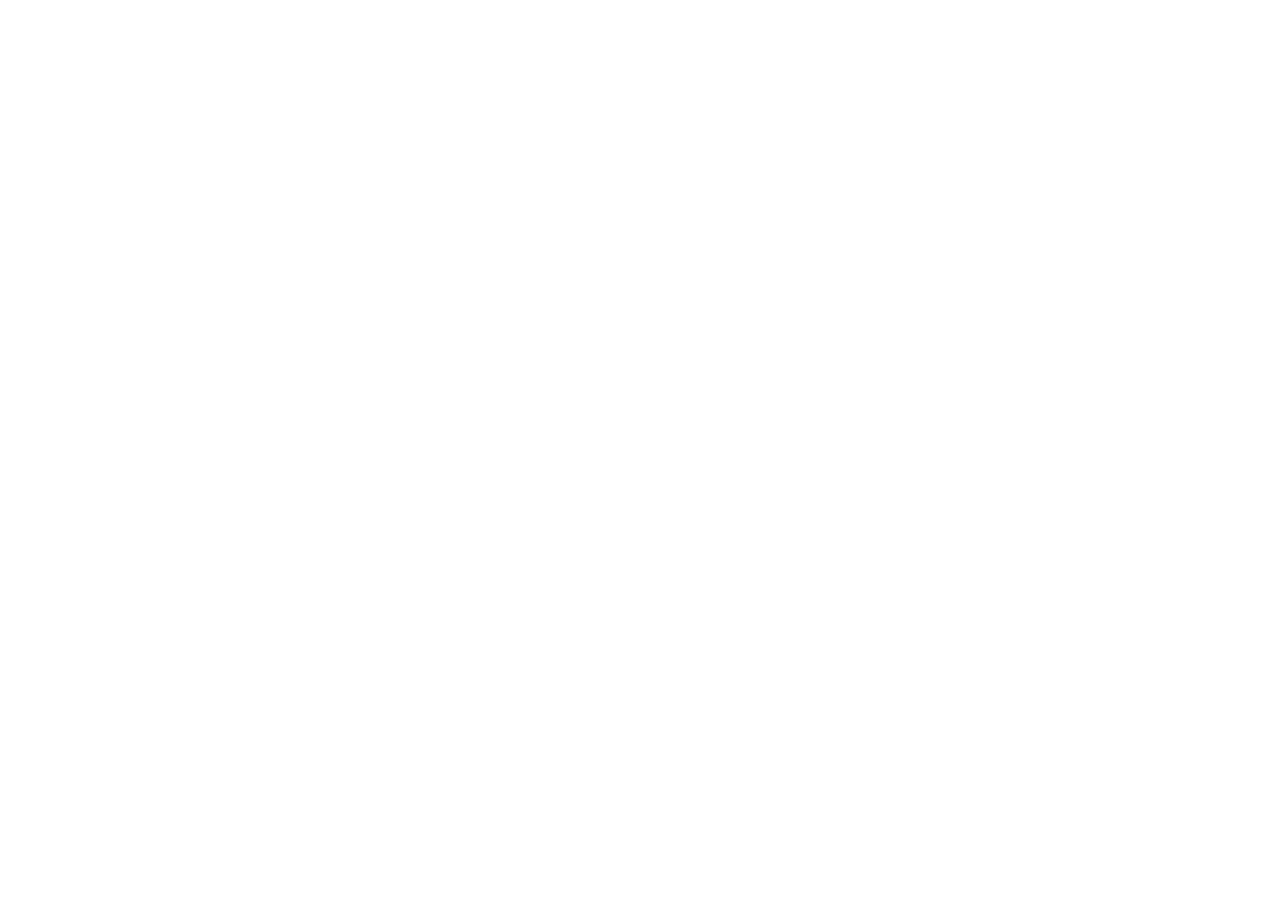
==== index.html @ d8b820a4 "Creating basic structure of project" ====
<!DOCTYPE html>
<html lang="en">
<head>
    <meta charset="UTF-8">

    <meta name="viewport" content="width=device-width, initial-scale=1"/>
    <meta
            name="description"
            content="Quantori Homework #3.1 by Maksim Mordvintsev. Responsive layout based on the Figma mockup."
    />

    <!--FAVICON-->
    <link rel="apple-touch-icon" sizes="180x180" href="/favicon/apple-touch-icon.png">
    <link rel="icon" type="image/png" sizes="32x32" href="/favicon/favicon-32x32.png">
    <link rel="icon" type="image/png" sizes="16x16" href="/favicon/favicon-16x16.png">
    <link rel="manifest" href="/favicon/site.webmanifest">
    <link rel="mask-icon" href="/favicon/safari-pinned-tab.svg" color="#5bbad5">
    <link rel="shortcut icon" href="/favicon/favicon.ico">
    <meta name="msapplication-TileColor" content="#ffc40d">
    <meta name="msapplication-config" content="/favicon/browserconfig.xml">
    <meta name="theme-color" content="#ffffff">

    <!--OG TAGS-->
    <meta property="og:url" content="https://mordvintsevmv.github.io/quantori_homework_3_1/">
    <meta property="og:title" content="Quantori Homework #3.1 by Maksim Mordvintsev">
    <meta property="og:image" content="https://mordvintsevmv.github.io/quantori_homework_3_1/og_image.png">
    <meta property="og:type" content="website"/>

    <meta name="twitter:card" content="summary_large_image">
    <meta property="twitter:domain" content="mordvintsevmv.github.io/quantori_homework_3_1">
    <meta property="twitter:url" content="https://mordvintsevmv.github.io/quantori_homework_3_1/">
    <meta name="twitter:title" content="Quantori Homework #3.1 by Maksim Mordvintsev">
    <meta name="twitter:image" content="https://mordvintsevmv.github.io/quantori_homework_3_1/og_image.png">

    <meta
            property="og:description"
            content="Responsive layout based on the Figma mockup."
    />
    <meta
            property="twitter:description"
            content="Responsive layout based on the Figma mockup."
    />

    <!--STYLES-->
    <link href="css/index.css" rel="stylesheet" type="text/css">
    <link href="css/null.css" rel="stylesheet" type="text/css">

    <title>Quantori Homework #3.1</title>
</head>
<body>

</body>
</html>
---- css/null.css ----
/*
Resetting all standard styles
*/

*,
*::before,
*::after {
    box-sizing: border-box;
}

ul[class],
ol[class] {
    padding: 0;
}

body,
h1,
h2,
h3,
h4,
p,
ul[class],
ol[class],
li,
figure,
figcaption,
blockquote,
dl,
dd {
    margin: 0;
}

body {
    min-height: 100vh;
    scroll-behavior: smooth;
    text-rendering: optimizeSpeed;
    line-height: 1.5;
}

ul[class],
ol[class] {
    list-style: none;
}

a:not([class]) {
    text-decoration-skip-ink: auto;
}

img {
    max-width: 100%;
    display: block;
}

article > * + * {
    margin-top: 1em;
}

input,
button,
textarea,
select {
    font: inherit;
}

@media (prefers-reduced-motion: reduce) {
    * {
        animation-duration: 0.01ms !important;
        animation-iteration-count: 1 !important;
        transition-duration: 0.01ms !important;
        scroll-behavior: auto !important;
    }
}
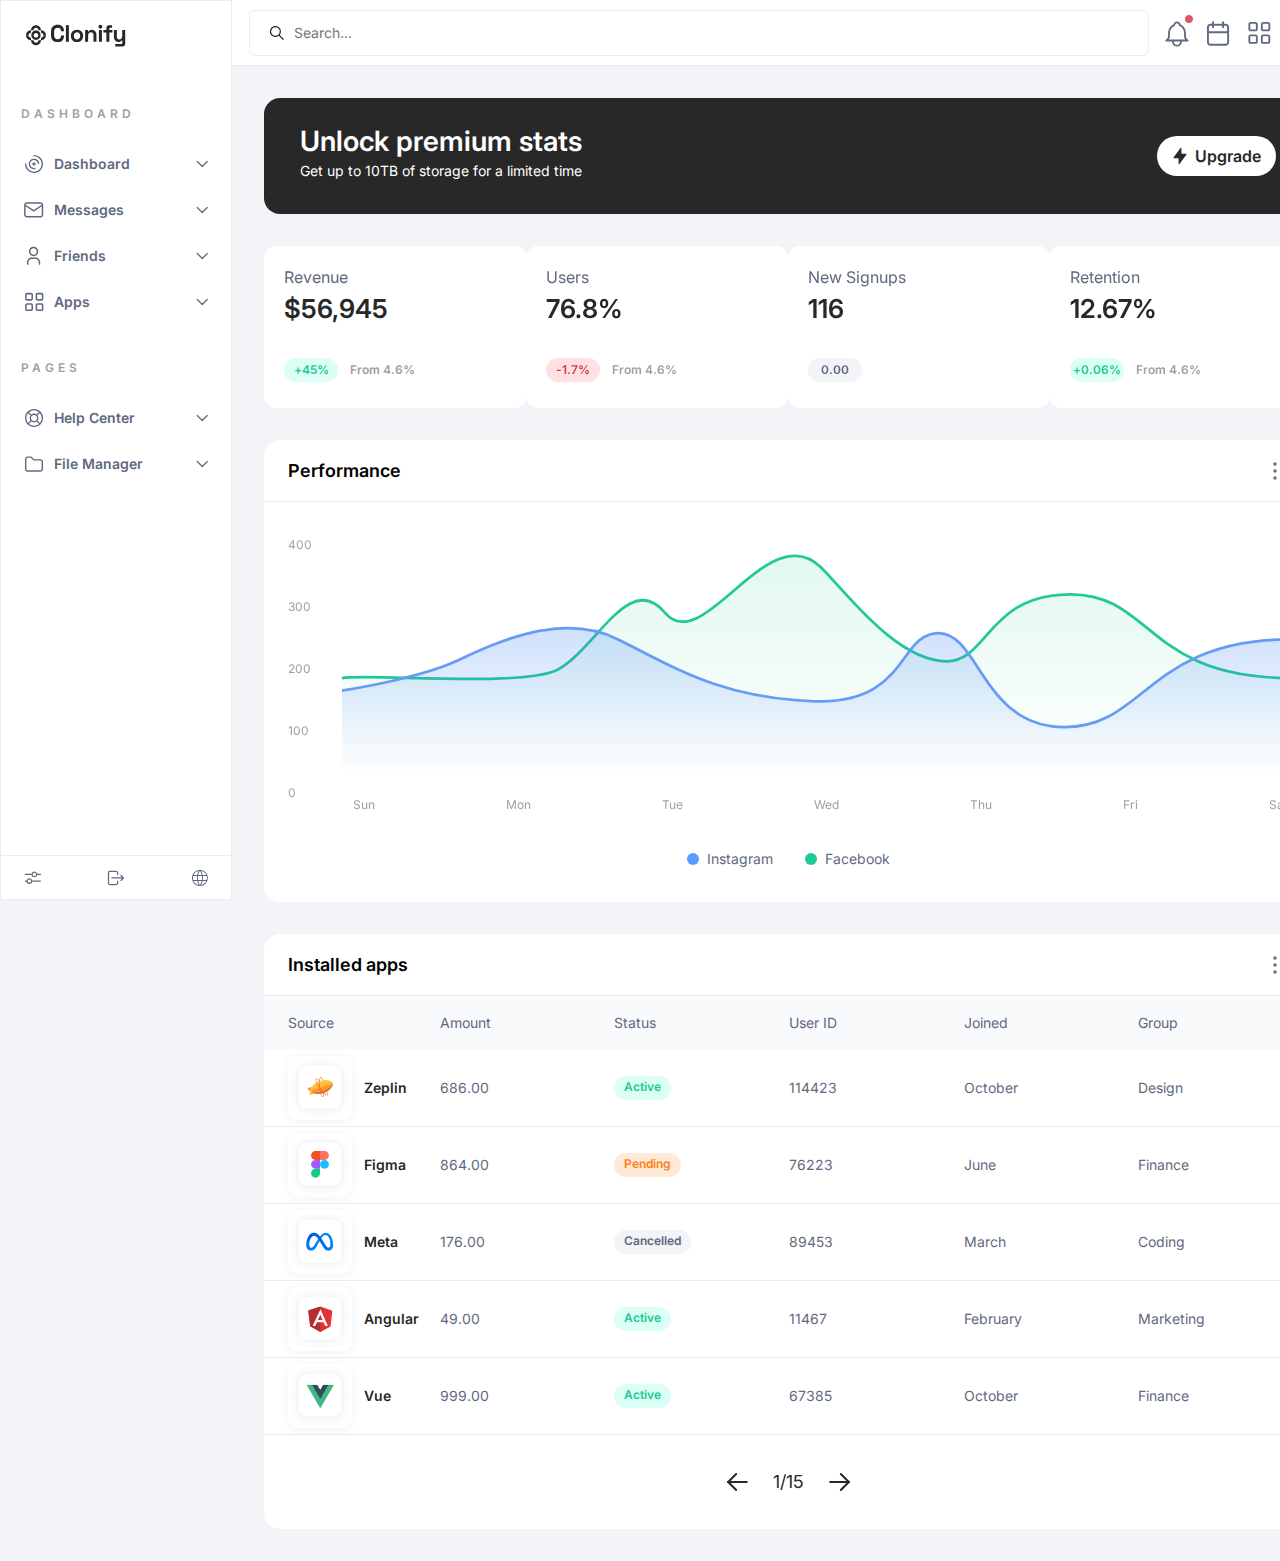
==== commit ca38662c: "Feature: Creating static page layout" ====
--- a/index.html
+++ b/index.html
@@ -44,10 +44,296 @@
     <!--STYLES-->
     <link href="css/index.css" rel="stylesheet" type="text/css">
     <link href="css/null.css" rel="stylesheet" type="text/css">
+    <link href="css/header.css" rel="stylesheet" type="text/css">
+    <link href="css/sidebar.css" rel="stylesheet" type="text/css">
+    <link href="css/banner.css" rel="stylesheet" type="text/css">
+    <link href="css/metrics.css" rel="stylesheet" type="text/css">
+    <link href="css/chart.css" rel="stylesheet" type="text/css">
+    <link href="css/data-table.css" rel="stylesheet" type="text/css">
+
+    <!--FONTS-->
+    <link rel="preconnect" href="https://fonts.googleapis.com">
+    <link rel="preconnect" href="https://fonts.gstatic.com" crossorigin>
+    <link href="https://fonts.googleapis.com/css2?family=Inter:wght@100;200;300;400;500;600;700;800;900&display=swap"
+          rel="stylesheet">
 
     <title>Quantori Homework #3.1</title>
 </head>
 <body>
 
+<div class="screen-wrapper">
+
+
+    <!--SIDEBAR-->
+    <div class="sidebar">
+
+        <div class="sidebar__brand clonify-brand">
+            <img class="clonify-brand__logo" src="img/clonify-logo.svg" alt="Clonify logo"/>
+            <img class="clonify-brand__name" src="img/clonify-name.svg" alt="Clonify">
+        </div>
+
+        <h4 class="sidebar__header">Dashboard</h4>
+
+        <nav class="sidebar__navigation navbar">
+
+            <div class="navbar__section navbar-section">
+                <img class="navbar-section__icon" src="img/dashboard-icon.svg" alt="dashboard icon"/>
+                <a class="navbar-section__title" href="#">Dashboard</a>
+                <img class="navbar-section__chevron" src="img/chevron.svg"/>
+            </div>
+
+            <div class="navbar__section navbar-section">
+                <img class="navbar-section__icon" src="img/messages-icon.svg" alt="messages icon"/>
+                <a class="navbar-section__title" href="#">Messages</a>
+                <img class="navbar-section__chevron" src="img/chevron.svg"/>
+            </div>
+
+            <div class="navbar__section navbar-section">
+                <img class="navbar-section__icon" src="img/friends-icon.svg" alt="friends icon"/>
+                <a class="navbar-section__title" href="#">Friends</a>
+                <img class="navbar-section__chevron" src="img/chevron.svg"/>
+            </div>
+
+            <div class="navbar__section navbar-section">
+                <img class="navbar-section__icon" src="img/apps-icon.svg" alt="apps icon"/>
+                <a class="navbar-section__title" href="#">Apps</a>
+                <img class="navbar-section__chevron" src="img/chevron.svg"/>
+            </div>
+
+        </nav>
+
+        <h4 class="sidebar__header">Pages</h4>
+
+        <nav class="sidebar__navigation navbar">
+
+            <div class="navbar__section navbar-section">
+                <img class="navbar-section__icon" src="img/help-icon.svg" alt="help icon"/>
+                <a class="navbar-section__title" href="#">Help Center</a>
+                <img class="navbar-section__chevron" src="img/chevron.svg"/>
+            </div>
+
+            <div class="navbar__section navbar-section">
+                <img class="navbar-section__icon" src="img/file-icon.svg" alt="file icon"/>
+                <a class="navbar-section__title" href="#">File Manager</a>
+                <img class="navbar-section__chevron" src="img/chevron.svg"/>
+            </div>
+
+        </nav>
+
+        <div class="sidebar__action-buttons action-buttons">
+            <img class="action-buttons__settings" src="img/settings-icon.svg" alt="settings"/>
+            <img class="action-buttons__logout" src="img/logout-icon.svg" alt="logout"/>
+            <img class="action-buttons__browse" src="img/globe-icon.svg" alt="browse"/>
+        </div>
+
+    </div>
+
+    <div class="content">
+
+        <!--HEADER-->
+        <header class="content__header header">
+            <input class="header__input-search" type="text" placeholder="Search..."/>
+            <div class="header__icon header__icon--notification"><img src="img/notifications-icon.svg"
+                                                                      alt="notifications"/></div>
+            <div class="header__icon"><img src="img/calendar-icon.svg" alt="calendar"/></div>
+            <div class="header__icon"><img src="img/apps-icon.svg" alt="apps"/></div>
+            <div class="header__avatar avatar avatar--online"><img src="img/avatar.png" alt="avatar"></div>
+        </header>
+
+        <!--BANNER-->
+        <div class="content__block banner">
+
+            <div class="banner__text ">
+                <h3 class="banner__text-title">Unlock premium stats</h3>
+                <p class="banner__text-description">Get up to 10TB of storage for a limited time</p>
+            </div>
+
+            <div class="banner__button upgrade-button">
+                <img class="upgrade-button__bolt" src="img/bolt-icon.svg" alt="bolt logo"/>
+                <p class="upgrade-button__text">Upgrade</p>
+            </div>
+
+        </div>
+
+        <!--METRICS-->
+        <div class="content__block metrics">
+
+            <div class="metrics__card card">
+                <div class="card__title">Revenue</div>
+                <div class="card__amount">$56,945</div>
+                <div class="card__percent card__percent--positive">+45%</div>
+                <div class="card__info">From 4.6%</div>
+            </div>
+
+            <div class="metrics__card card">
+                <div class="card__title">Users</div>
+                <div class="card__amount">76.8%</div>
+                <div class="card__percent card__percent--negative">-1.7%</div>
+                <div class="card__info">From 4.6%</div>
+            </div>
+
+            <div class="metrics__card card">
+                <div class="card__title">New Signups</div>
+                <div class="card__amount">116</div>
+                <div class="card__percent ">0.00</div>
+                <div class="card__info"></div>
+            </div>
+
+            <div class="metrics__card card">
+                <div class="card__title">Retention</div>
+                <div class="card__amount">12.67%</div>
+                <div class="card__percent card__percent--positive">+0.06%</div>
+                <div class="card__info">From 4.6%</div>
+            </div>
+        </div>
+
+        <div class="content__block chart">
+
+            <div class="content__block-top">
+                <div class="content__block-title">Performance</div>
+                <img class="content__block-properties" src="img/dots-vertical-icon.svg" alt="properties"/>
+            </div>
+
+            <div class="content__block-main">
+
+                <div class="chart__wrapper">
+                    <div class="chart__rows">
+                        <p class="chart__rows-item">400</p>
+                        <p class="chart__rows-item">300</p>
+                        <p class="chart__rows-item">200</p>
+                        <p class="chart__rows-item">100</p>
+                        <p class="chart__rows-item">0</p>
+                    </div>
+
+                    <img class="chart__graphic" src="img/chart.svg" alt="chart"/>
+
+                    <div class="chart__columns">
+                        <p class="chart__columns-item">Sun</p>
+                        <p class="chart__columns-item">Mon</p>
+                        <p class="chart__columns-item">Tue</p>
+                        <p class="chart__columns-item">Wed</p>
+                        <p class="chart__columns-item">Thu</p>
+                        <p class="chart__columns-item">Fri</p>
+                        <p class="chart__columns-item">Sat</p>
+                    </div>
+                </div>
+
+                <div class="chart__defs">
+                    <div class="chart__defs-item">
+                        <div class="chart__defs-color chart__defs-color--blue"></div>
+                        <div class="chart__defs-name">Instagram</div>
+                    </div>
+
+                    <div class="chart__defs-item">
+                        <div class="chart__defs-color chart__defs-color--green"></div>
+                        <div class="chart__defs-name">Facebook</div>
+                    </div>
+
+                </div>
+            </div>
+
+        </div>
+
+        <div class="content__block data-table">
+
+            <div class="content__block-top">
+                <div class="content__block-title">Installed apps</div>
+                <img class="content__block-properties" src="img/dots-vertical-icon.svg" alt="properties"/>
+            </div>
+
+            <table class="data-table__apps apps-table">
+                <tr class="apps-table__header">
+                    <th>Source</th>
+                    <th>Amount</th>
+                    <th>Status</th>
+                    <th>User ID</th>
+                    <th>Joined</th>
+                    <th>Group</th>
+                </tr>
+
+                <tr class="apps-table__row">
+                    <td class="apps-table__source">
+                        <img class="apps-table__source-image" src="img/zeplin-logo.svg"/>
+                        <p class="apps-table__source-name">Zeplin</p>
+                    </td>
+                    <td>686.00</td>
+                    <td>
+                        <p class="apps-table__status apps-table__status--active">Active</p>
+                    </td>
+                    <td>114423</td>
+                    <td>October</td>
+                    <td>Design</td>
+                </tr>
+
+                <tr class="apps-table__row">
+                    <td class="apps-table__source">
+                        <img class="apps-table__source-image" src="img/figma-logo.svg"/>
+                        <p class="apps-table__source-name">Figma</p>
+                    </td>
+                    <td>864.00</td>
+                    <td>
+                        <p class="apps-table__status apps-table__status--pending">Pending</p>
+                    </td>
+                    <td>76223</td>
+                    <td>June</td>
+                    <td>Finance</td>
+                </tr>
+
+                <tr class="apps-table__row">
+                    <td class="apps-table__source">
+                        <img class="apps-table__source-image" src="img/meta-logo.svg"/>
+                        <p class="apps-table__source-name">Meta</p>
+                    </td>
+                    <td>176.00</td>
+                    <td>
+                        <p class="apps-table__status">Cancelled</p>
+                    </td>
+                    <td>89453</td>
+                    <td>March</td>
+                    <td>Coding</td>
+                </tr>
+
+                <tr class="apps-table__row">
+                    <td class="apps-table__source">
+                        <img class="apps-table__source-image" src="img/angular-logo.svg"/>
+                        <p class="apps-table__source-name">Angular</p>
+                    </td>
+                    <td>49.00</td>
+                    <td>
+                        <p class="apps-table__status apps-table__status--active">Active</p>
+                    </td>
+                    <td>11467</td>
+                    <td>February</td>
+                    <td>Marketing</td>
+                </tr>
+
+                <tr class="apps-table__row">
+                    <td class="apps-table__source">
+                        <img class="apps-table__source-image" src="img/vue-logo.svg"/>
+                        <p class="apps-table__source-name">Vue</p>
+                    </td>
+                    <td>999.00</td>
+                    <td>
+                        <p class="apps-table__status apps-table__status--active">Active</p>
+                    </td>
+                    <td>67385</td>
+                    <td>October</td>
+                    <td>Finance</td>
+                </tr>
+
+            </table>
+
+            <div class="data-table__navigation">
+                <img class="data-table__navigation-previous" src="img/arrow-icon.svg" alt="previous page"/>
+                <p class="data-table__navigation-text">1/15</p>
+                <img class="data-table__navigation-next" src="img/arrow-icon.svg" alt="next page"/>
+            </div>
+
+        </div>
+
+    </div>
+
+</div>
+
 </body>
 </html>--- a/css/index.css
+++ b/css/index.css
@@ -0,0 +1,54 @@
+body {
+  font-family: "Inter", sans-serif;
+}
+
+:root {
+  --active-filter: brightness(0) invert(0) invert(9%) sepia(0%) saturate(584%) hue-rotate(230deg) brightness(103%) contrast(84%);
+}
+
+.screen-wrapper {
+  display: grid;
+  grid-template-columns: 232px 1fr;
+  width: 100vw;
+  background: #F2F4F7;
+  font-style: normal;
+  font-weight: 400;
+  font-size: 14px;
+  line-height: 22px;
+}
+
+.content__block {
+  margin: 32px;
+  border-radius: 16px;
+}
+.content__block-top {
+  display: flex;
+  flex-direction: row;
+  justify-content: space-between;
+  align-items: center;
+  height: 62px;
+  border-bottom: 1px solid #EAECF0;
+}
+.content__block-title {
+  font-weight: 600;
+  font-size: 18px;
+  margin-left: 24px;
+}
+.content__block-properties {
+  margin-right: 35px;
+  cursor: pointer;
+}
+.content__block-properties:hover {
+  filter: var(--active-filter);
+}
+.content__block-main {
+  padding: 32px 24px;
+  width: 100%;
+}
+
+a {
+  text-decoration: none;
+  color: #5F6980;
+}
+
+/*# sourceMappingURL=index.css.map */
--- a/css/header.css
+++ b/css/header.css
@@ -0,0 +1,63 @@
+.header {
+  display: flex;
+  align-items: center;
+  justify-content: space-evenly;
+  background: #FFFFFF;
+  height: 66px;
+  border-bottom: 1px solid #EAECF0;
+}
+.header__input-search {
+  height: 46px;
+  width: 900px;
+  background: url(../img/search-icon.svg) no-repeat 19px center;
+  padding-left: 44px;
+  border: #EAECF0 1px solid;
+  border-radius: 6px;
+}
+.header__icon {
+  position: relative;
+  cursor: pointer;
+  width: 24px;
+  height: 24px;
+}
+.header__icon img {
+  width: 24px;
+}
+.header__icon img:hover {
+  filter: var(--active-filter);
+  will-change: transform;
+}
+.header__icon--notification::after {
+  content: "";
+  position: absolute;
+  top: -7px;
+  right: -5px;
+  width: 10px;
+  height: 10px;
+  border: 1.5px solid #FFFFFF;
+  border-radius: 50%;
+  background: #E25563;
+}
+.header__avatar {
+  width: 40px;
+  height: 40px;
+  cursor: pointer;
+}
+
+.avatar {
+  position: relative;
+}
+
+.avatar--online::after {
+  content: "";
+  position: absolute;
+  bottom: 0px;
+  right: 0px;
+  width: 10px;
+  height: 10px;
+  border: 1.5px solid #FFFFFF;
+  border-radius: 50%;
+  background: #20C997;
+}
+
+/*# sourceMappingURL=header.css.map */
--- a/css/sidebar.css
+++ b/css/sidebar.css
@@ -0,0 +1,81 @@
+.sidebar {
+  flex-basis: 232px;
+  position: sticky;
+  top: 0;
+  width: 232px;
+  height: 100vh;
+  background: #FFFFFF;
+  border: 1px solid #EAECF0;
+}
+.sidebar__brand {
+  margin: 23px 0 56px 25px;
+}
+.sidebar__header {
+  font-size: 12px;
+  font-weight: 600;
+  letter-spacing: 4px;
+  text-transform: uppercase;
+  color: #9D9FA1;
+  margin: 32px 0 16px 20px;
+}
+.sidebar__action-buttons {
+  position: absolute;
+  bottom: 0;
+  padding: 0 23px;
+  width: inherit;
+  height: 44px;
+  border-top: 1px solid #EAECF0;
+}
+
+.clonify-brand {
+  display: flex;
+  gap: 5px;
+  align-items: center;
+}
+
+.navbar-section {
+  display: flex;
+  align-items: center;
+  justify-content: left;
+  min-height: 46px;
+  padding: 0 23px;
+  cursor: pointer;
+}
+.navbar-section__icon {
+  margin-right: 10px;
+  width: 20px;
+  height: 20px;
+}
+.navbar-section__icon--active {
+  filter: var(--active-filter);
+  will-change: transform;
+}
+.navbar-section__title {
+  font-weight: 600;
+  font-size: 14px;
+  line-height: 22px;
+}
+.navbar-section__title--active {
+  color: #282828;
+}
+.navbar-section__chevron {
+  margin-left: auto;
+}
+.navbar-section__chevron--active {
+  filter: var(--active-filter);
+  transform: rotate(180deg);
+  will-change: transform;
+}
+.navbar-section:hover {
+  filter: var(--active-filter);
+  will-change: transform;
+}
+
+.action-buttons {
+  display: flex;
+  flex-direction: row;
+  justify-content: space-between;
+  align-items: center;
+}
+
+/*# sourceMappingURL=sidebar.css.map */
--- a/css/banner.css
+++ b/css/banner.css
@@ -0,0 +1,59 @@
+.banner {
+  display: flex;
+  flex-direction: row;
+  align-items: center;
+  justify-content: space-between;
+  background: #282828;
+  padding: 32px 36px;
+  color: #FFFFFF;
+  margin-bottom: 32px;
+}
+.banner__text-title {
+  margin-bottom: 8px;
+  font-weight: 600;
+  font-size: 28px;
+}
+.banner__text-description {
+  font-weight: 400;
+  font-size: 14px;
+}
+
+.upgrade-button {
+  display: flex;
+  align-items: center;
+  justify-content: center;
+  gap: 8px;
+  width: 119px;
+  height: 40px;
+  border-radius: 39px;
+  background: #FFFFFF;
+  cursor: pointer;
+  transition: 0.3s;
+}
+.upgrade-button__text {
+  color: #282828;
+  font-weight: 600;
+  font-size: 16px;
+}
+.upgrade-button:hover {
+  filter: invert(100%);
+}
+
+@media screen and (max-width: 600px) {
+  .banner {
+    display: flex;
+    flex-direction: column;
+    align-items: center;
+    justify-content: space-between;
+    padding: 32px 32px;
+  }
+  .banner__text-title {
+    font-size: 26px;
+    text-align: center;
+  }
+  .banner__text-description {
+    text-align: center;
+  }
+}
+
+/*# sourceMappingURL=banner.css.map */
--- a/css/metrics.css
+++ b/css/metrics.css
@@ -0,0 +1,56 @@
+.metrics {
+  display: flex;
+  flex-direction: row;
+  justify-content: space-between;
+  align-items: center;
+}
+
+.card {
+  position: relative;
+  padding: 20px;
+  background: #FFFFFF;
+  border-radius: 12px;
+  width: 262px;
+  height: 162px;
+}
+.card__title {
+  font-weight: 400;
+  font-size: 16px;
+  color: #5F6980;
+  margin-bottom: 10px;
+}
+.card__amount {
+  font-weight: 600;
+  font-size: 26px;
+  color: #282828;
+  margin-bottom: 38px;
+}
+.card__percent {
+  display: inline-flex;
+  justify-content: center;
+  align-items: center;
+  height: 24px;
+  width: 54px;
+  font-weight: 600;
+  font-size: 12px;
+  color: #5F6980;
+  background-color: #F2F4F7;
+  border-radius: 12px;
+}
+.card__percent--positive {
+  background-color: #DCFFF5;
+  color: #20C997;
+}
+.card__percent--negative {
+  background-color: #FFE0E3;
+  color: #DC3545;
+}
+.card__info {
+  display: inline;
+  margin-left: 8px;
+  font-weight: 600;
+  font-size: 12px;
+  color: #9D9FA1;
+}
+
+/*# sourceMappingURL=metrics.css.map */
--- a/css/chart.css
+++ b/css/chart.css
@@ -0,0 +1,65 @@
+.chart {
+  background: #FFFFFF;
+}
+.chart__wrapper {
+  position: relative;
+}
+.chart__rows {
+  display: flex;
+  flex-direction: column;
+  justify-content: space-between;
+  gap: 40px;
+  height: 260px;
+  width: 23px;
+  font-weight: 400;
+  font-size: 12px;
+  color: #9D9FA1;
+}
+.chart__columns {
+  display: flex;
+  flex-direction: row;
+  justify-content: space-between;
+  margin-left: 65px;
+  margin-bottom: 32px;
+  font-weight: 400;
+  font-size: 12px;
+  color: #9D9FA1;
+}
+.chart__graphic {
+  position: absolute;
+  top: 0;
+  left: 53px;
+  display: inline;
+  vertical-align: middle;
+  height: 260px;
+  width: 95%;
+}
+.chart__defs {
+  display: flex;
+  flex-direction: row;
+  justify-content: center;
+  align-items: center;
+  gap: 32px;
+  font-weight: 400;
+  font-size: 14px;
+  color: #5F6980;
+}
+.chart__defs-item {
+  display: flex;
+  align-items: center;
+  gap: 8px;
+}
+.chart__defs-color {
+  width: 12px;
+  height: 12px;
+  background-color: #9D9FA1;
+  border-radius: 50%;
+}
+.chart__defs-color--blue {
+  background: #5A9CFE;
+}
+.chart__defs-color--green {
+  background: #20C997;
+}
+
+/*# sourceMappingURL=chart.css.map */
--- a/css/data-table.css
+++ b/css/data-table.css
@@ -0,0 +1,92 @@
+.data-table {
+  background: #FFFFFF;
+  padding-bottom: 31px;
+}
+.data-table__navigation {
+  display: flex;
+  flex-direction: row;
+  justify-content: center;
+  align-items: center;
+  gap: 19px;
+}
+.data-table__navigation-previous {
+  rotate: 180deg;
+  cursor: pointer;
+}
+.data-table__navigation-previous:hover {
+  filter: invert(30%);
+}
+.data-table__navigation-text {
+  font-weight: 400;
+  font-size: 18px;
+  color: #282828;
+}
+.data-table__navigation-next {
+  cursor: pointer;
+}
+.data-table__navigation-next:hover {
+  filter: invert(30%);
+}
+
+.apps-table {
+  width: 100%;
+  border-collapse: collapse;
+  table-layout: fixed;
+  margin-bottom: 31px;
+}
+.apps-table td, .apps-table th {
+  font-weight: 400;
+  font-size: 14px;
+  color: #5F6980;
+  text-align: left;
+}
+.apps-table td {
+  height: 76px;
+}
+.apps-table td:first-child, .apps-table th:first-child {
+  padding-left: 24px;
+}
+.apps-table__header {
+  background-color: #F9FAFB;
+  height: 54px;
+}
+.apps-table__row {
+  border-bottom: 1px solid #EAECF0;
+}
+.apps-table__source {
+  display: flex;
+  flex-direction: row;
+  gap: 12px;
+  justify-content: left;
+  align-items: center;
+}
+.apps-table__source-name {
+  font-weight: 600;
+  font-size: 14px;
+  color: #282828;
+}
+.apps-table__source-image {
+  border-radius: 10px;
+  box-shadow: 0px 1px 10px 0px rgba(0, 0, 0, 0.0588235294);
+}
+.apps-table__status {
+  height: 24px;
+  width: fit-content;
+  padding: 0 10px;
+  background-color: #F2F4F7;
+  border-radius: 100px;
+  font-weight: 600;
+  font-size: 12px;
+  color: #5F6980;
+  text-align: center;
+}
+.apps-table__status--active {
+  background-color: #DCFFF5;
+  color: #20C997;
+}
+.apps-table__status--pending {
+  background-color: #FFEAD8;
+  color: #FD7E14;
+}
+
+/*# sourceMappingURL=data-table.css.map */
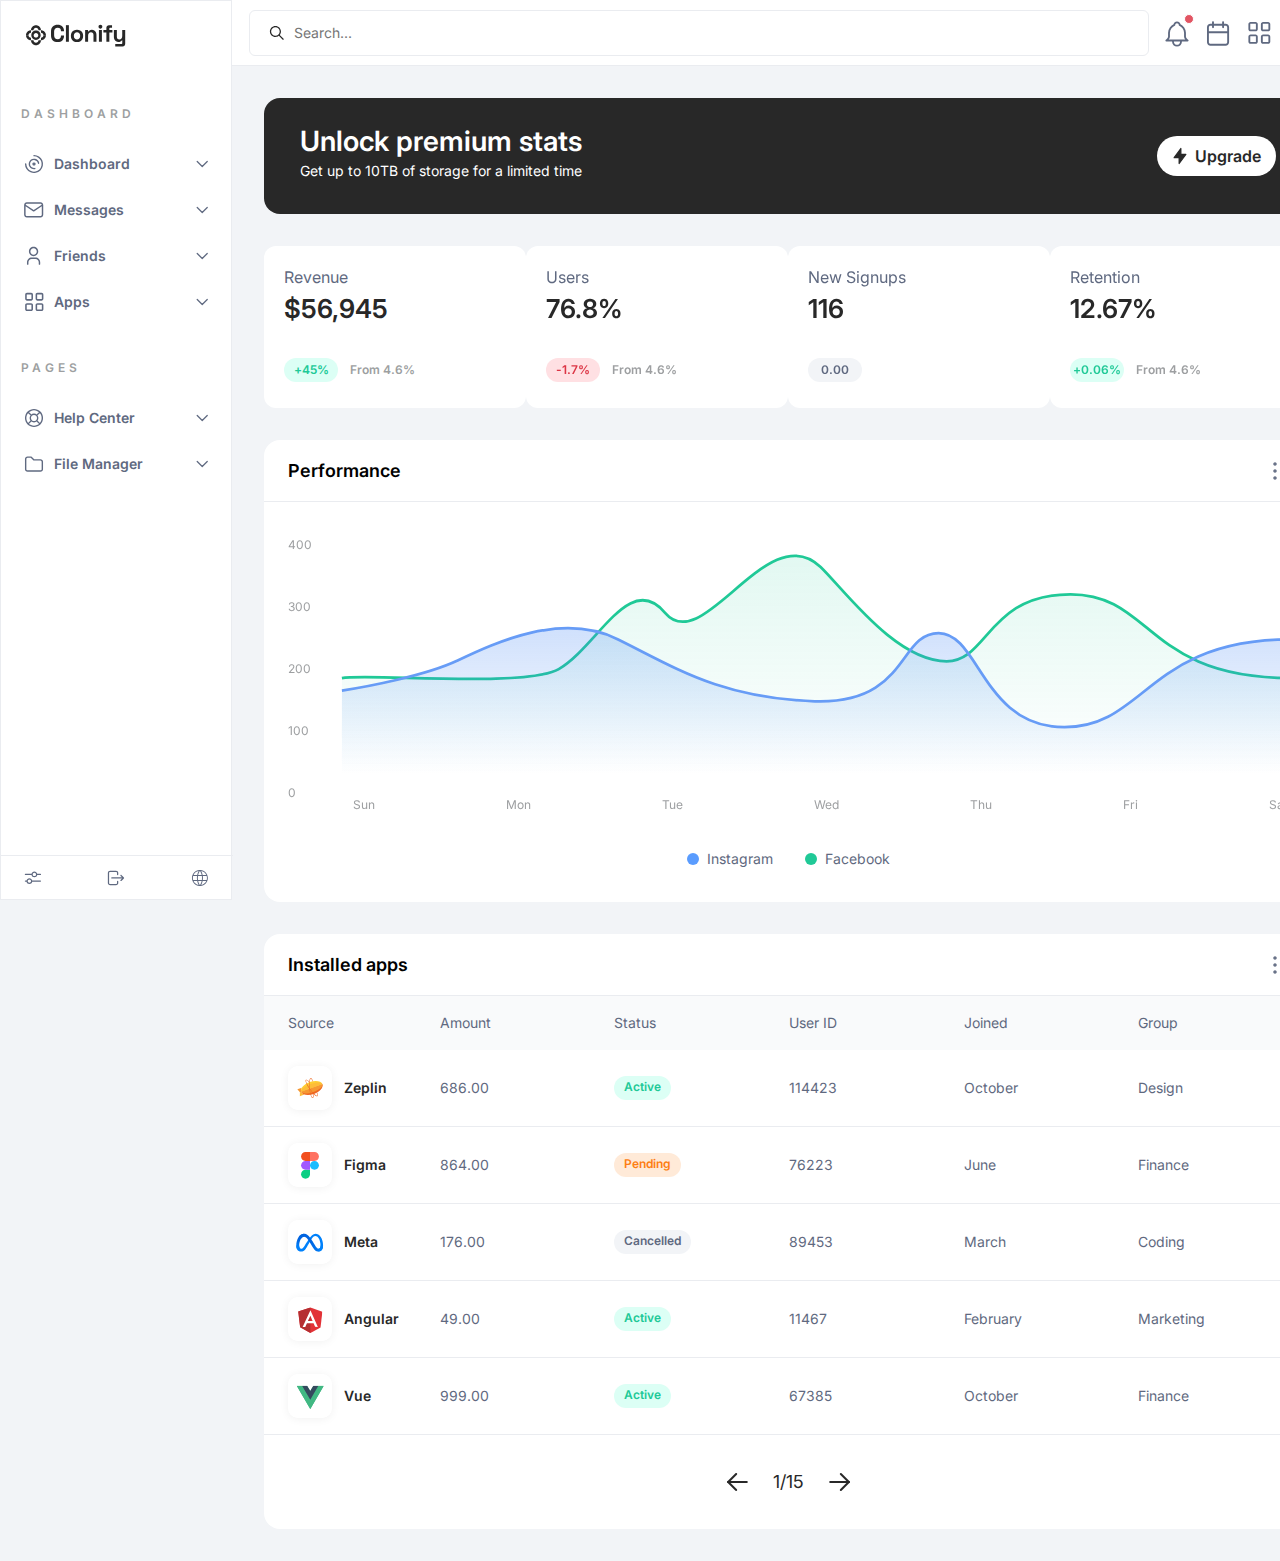
==== commit c96a5c1b: "Feature: Adding hover effect for action buttons" ====
--- a/index.html
+++ b/index.html
@@ -121,9 +121,9 @@
         </nav>
 
         <div class="sidebar__action-buttons action-buttons">
-            <img class="action-buttons__settings" src="img/settings-icon.svg" alt="settings"/>
-            <img class="action-buttons__logout" src="img/logout-icon.svg" alt="logout"/>
-            <img class="action-buttons__browse" src="img/globe-icon.svg" alt="browse"/>
+            <img class="action-buttons__item" src="img/settings-icon.svg" alt="settings"/>
+            <img class="action-buttons__item" src="img/logout-icon.svg" alt="logout"/>
+            <img class="action-buttons__item" src="img/globe-icon.svg" alt="browse"/>
         </div>
 
     </div>
--- a/css/sidebar.css
+++ b/css/sidebar.css
@@ -77,5 +77,12 @@
   justify-content: space-between;
   align-items: center;
 }
+.action-buttons__item {
+  cursor: pointer;
+}
+.action-buttons__item:hover {
+  filter: var(--active-filter);
+  will-change: transform;
+}
 
 /*# sourceMappingURL=sidebar.css.map */
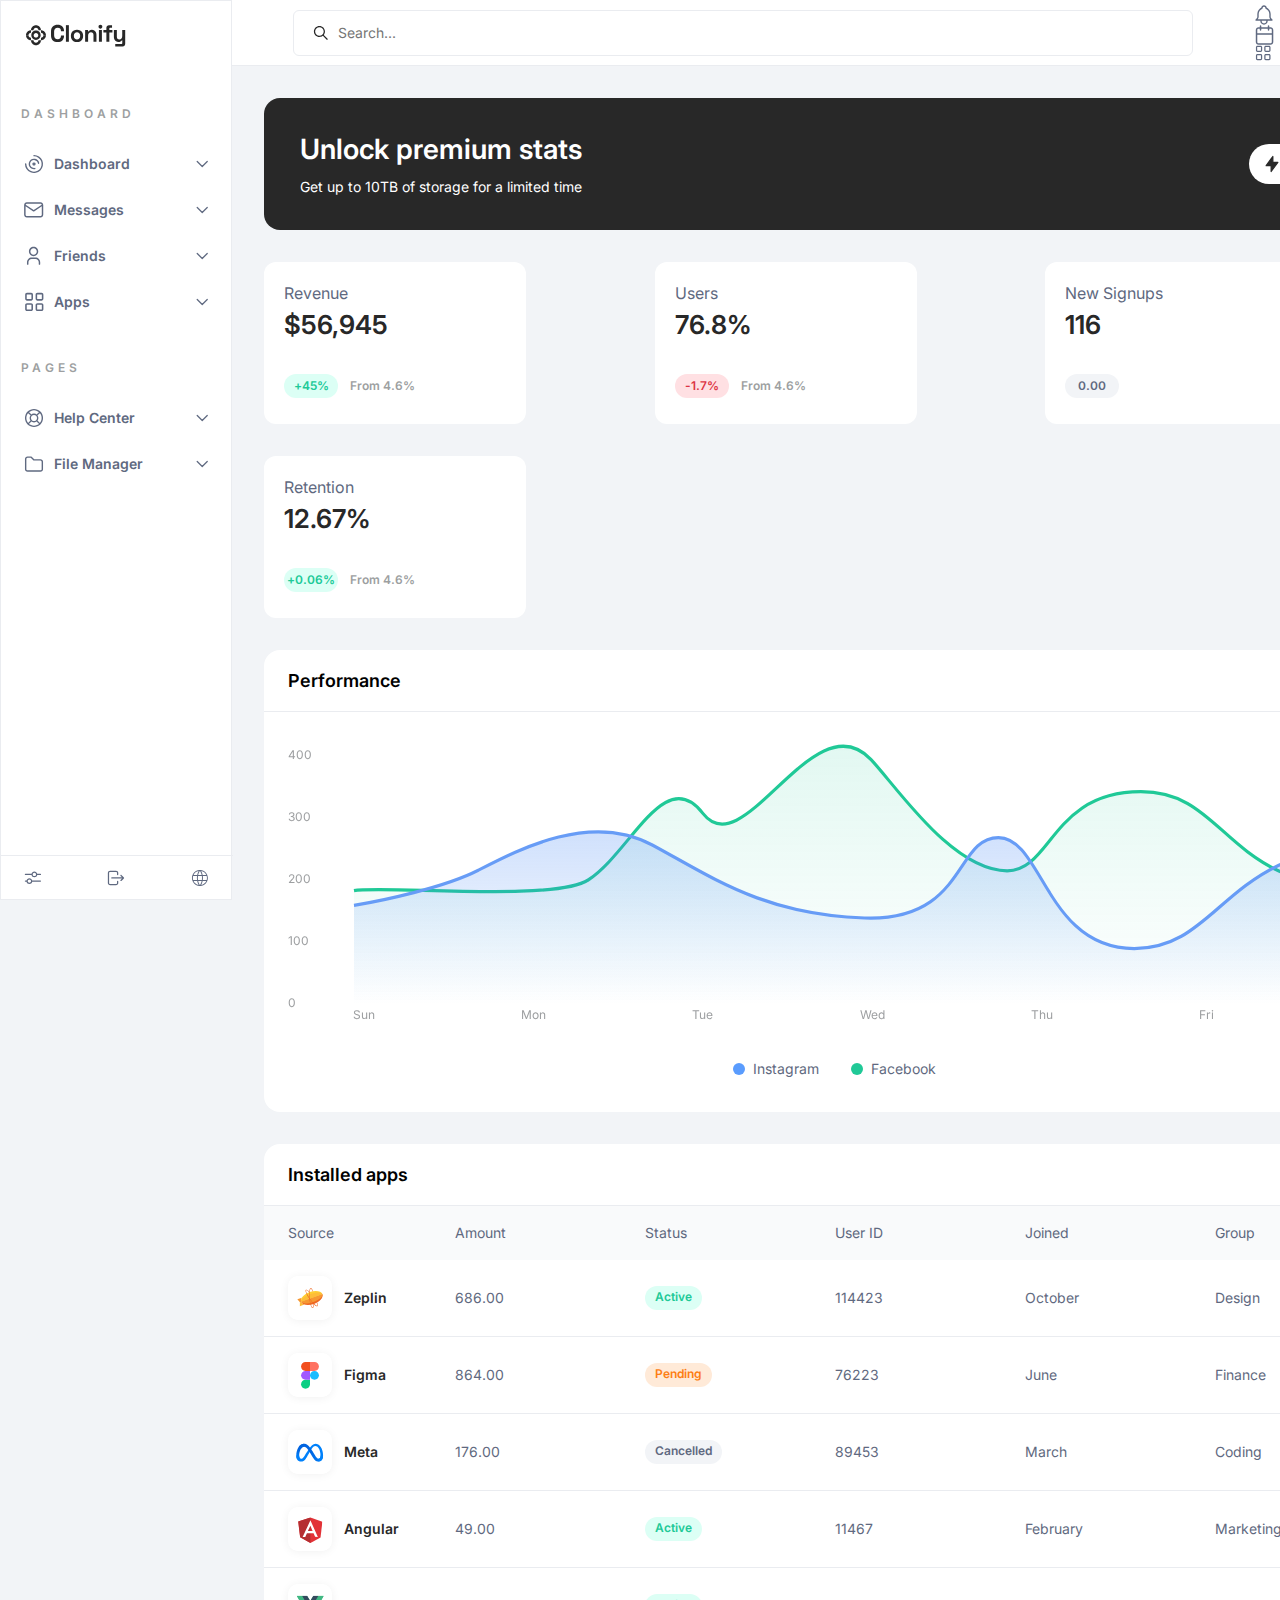
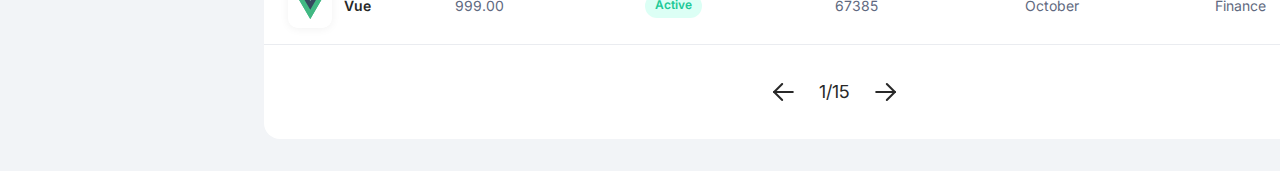
==== commit a351fa07: "Feature: implementing responsive design to Data Table component" ====
--- a/index.html
+++ b/index.html
@@ -79,25 +79,25 @@
             <div class="navbar__section navbar-section">
                 <img class="navbar-section__icon" src="img/dashboard-icon.svg" alt="dashboard icon"/>
                 <a class="navbar-section__title" href="#">Dashboard</a>
-                <img class="navbar-section__chevron" src="img/chevron.svg"/>
+                <img class="navbar-section__chevron" src="img/chevron.svg" alt="open/close"/>
             </div>
 
             <div class="navbar__section navbar-section">
                 <img class="navbar-section__icon" src="img/messages-icon.svg" alt="messages icon"/>
                 <a class="navbar-section__title" href="#">Messages</a>
-                <img class="navbar-section__chevron" src="img/chevron.svg"/>
+                <img class="navbar-section__chevron" src="img/chevron.svg" alt="open/close"/>
             </div>
 
             <div class="navbar__section navbar-section">
                 <img class="navbar-section__icon" src="img/friends-icon.svg" alt="friends icon"/>
                 <a class="navbar-section__title" href="#">Friends</a>
-                <img class="navbar-section__chevron" src="img/chevron.svg"/>
+                <img class="navbar-section__chevron" src="img/chevron.svg" alt="open/close"/>
             </div>
 
             <div class="navbar__section navbar-section">
                 <img class="navbar-section__icon" src="img/apps-icon.svg" alt="apps icon"/>
                 <a class="navbar-section__title" href="#">Apps</a>
-                <img class="navbar-section__chevron" src="img/chevron.svg"/>
+                <img class="navbar-section__chevron" src="img/chevron.svg" alt="open/close"/>
             </div>
 
         </nav>
@@ -109,13 +109,13 @@
             <div class="navbar__section navbar-section">
                 <img class="navbar-section__icon" src="img/help-icon.svg" alt="help icon"/>
                 <a class="navbar-section__title" href="#">Help Center</a>
-                <img class="navbar-section__chevron" src="img/chevron.svg"/>
+                <img class="navbar-section__chevron" src="img/chevron.svg" alt="open/close"/>
             </div>
 
             <div class="navbar__section navbar-section">
                 <img class="navbar-section__icon" src="img/file-icon.svg" alt="file icon"/>
                 <a class="navbar-section__title" href="#">File Manager</a>
-                <img class="navbar-section__chevron" src="img/chevron.svg"/>
+                <img class="navbar-section__chevron" src="img/chevron.svg" alt="open/close"/>
             </div>
 
         </nav>
@@ -128,17 +128,21 @@
 
     </div>
 
+    <!--HEADER-->
+    <header class="content__header header">
+        <input class="header__input-search" type="text" placeholder="Search..."/>
+
+        <div class="header__icons">
+            <div class="header__icon-item header__icon-item--notification">
+                <img src="img/notifications-icon.svg" alt="notifications"/>
+            </div>
+            <div class="header__icon-item"><img src="img/calendar-icon.svg" alt="calendar"/></div>
+            <div class="header__icon-item"><img src="img/apps-icon.svg" alt="apps"/></div>
+        </div>
+        <div class="header__avatar avatar avatar--online"><img src="img/avatar.png" alt="avatar"></div>
+    </header>
+
     <div class="content">
-
-        <!--HEADER-->
-        <header class="content__header header">
-            <input class="header__input-search" type="text" placeholder="Search..."/>
-            <div class="header__icon header__icon--notification"><img src="img/notifications-icon.svg"
-                                                                      alt="notifications"/></div>
-            <div class="header__icon"><img src="img/calendar-icon.svg" alt="calendar"/></div>
-            <div class="header__icon"><img src="img/apps-icon.svg" alt="apps"/></div>
-            <div class="header__avatar avatar avatar--online"><img src="img/avatar.png" alt="avatar"></div>
-        </header>
 
         <!--BANNER-->
         <div class="content__block banner">
@@ -187,6 +191,7 @@
             </div>
         </div>
 
+        <!--GRAPHIC-->
         <div class="content__block chart">
 
             <div class="content__block-top">
@@ -234,6 +239,7 @@
 
         </div>
 
+        <!--TABLE-->
         <div class="content__block data-table">
 
             <div class="content__block-top">
@@ -241,6 +247,8 @@
                 <img class="content__block-properties" src="img/dots-vertical-icon.svg" alt="properties"/>
             </div>
 
+
+            <div class="data-table__apps-wrapper">
             <table class="data-table__apps apps-table">
                 <tr class="apps-table__header">
                     <th>Source</th>
@@ -253,7 +261,7 @@
 
                 <tr class="apps-table__row">
                     <td class="apps-table__source">
-                        <img class="apps-table__source-image" src="img/zeplin-logo.svg"/>
+                        <img class="apps-table__source-image" src="img/zeplin-logo.svg" alt="Zeplin app"/>
                         <p class="apps-table__source-name">Zeplin</p>
                     </td>
                     <td>686.00</td>
@@ -267,7 +275,7 @@
 
                 <tr class="apps-table__row">
                     <td class="apps-table__source">
-                        <img class="apps-table__source-image" src="img/figma-logo.svg"/>
+                        <img class="apps-table__source-image" src="img/figma-logo.svg" alt="Figma app"/>
                         <p class="apps-table__source-name">Figma</p>
                     </td>
                     <td>864.00</td>
@@ -281,7 +289,7 @@
 
                 <tr class="apps-table__row">
                     <td class="apps-table__source">
-                        <img class="apps-table__source-image" src="img/meta-logo.svg"/>
+                        <img class="apps-table__source-image" src="img/meta-logo.svg" alt="Meta app"/>
                         <p class="apps-table__source-name">Meta</p>
                     </td>
                     <td>176.00</td>
@@ -295,7 +303,7 @@
 
                 <tr class="apps-table__row">
                     <td class="apps-table__source">
-                        <img class="apps-table__source-image" src="img/angular-logo.svg"/>
+                        <img class="apps-table__source-image" src="img/angular-logo.svg" alt="Angular app"/>
                         <p class="apps-table__source-name">Angular</p>
                     </td>
                     <td>49.00</td>
@@ -309,7 +317,7 @@
 
                 <tr class="apps-table__row">
                     <td class="apps-table__source">
-                        <img class="apps-table__source-image" src="img/vue-logo.svg"/>
+                        <img class="apps-table__source-image" src="img/vue-logo.svg" alt="Vue app"/>
                         <p class="apps-table__source-name">Vue</p>
                     </td>
                     <td>999.00</td>
@@ -322,6 +330,7 @@
                 </tr>
 
             </table>
+            </div>
 
             <div class="data-table__navigation">
                 <img class="data-table__navigation-previous" src="img/arrow-icon.svg" alt="previous page"/>
--- a/css/index.css
+++ b/css/index.css
@@ -8,7 +8,7 @@
 
 .screen-wrapper {
   display: grid;
-  grid-template-columns: 232px 1fr;
+  grid-template: "mySidebar myHeader" "mySidebar myContent";
   width: 100vw;
   background: #F2F4F7;
   font-style: normal;
@@ -17,6 +17,9 @@
   line-height: 22px;
 }
 
+.content {
+  grid-area: myContent;
+}
 .content__block {
   margin: 32px;
   border-radius: 16px;
--- a/css/header.css
+++ b/css/header.css
@@ -1,4 +1,5 @@
 .header {
+  grid-area: myHeader;
   display: flex;
   align-items: center;
   justify-content: space-evenly;
@@ -51,8 +52,8 @@
 .avatar--online::after {
   content: "";
   position: absolute;
-  bottom: 0px;
-  right: 0px;
+  bottom: 0;
+  right: 0;
   width: 10px;
   height: 10px;
   border: 1.5px solid #FFFFFF;
--- a/css/sidebar.css
+++ b/css/sidebar.css
@@ -1,4 +1,5 @@
 .sidebar {
+  grid-area: mySidebar;
   flex-basis: 232px;
   position: sticky;
   top: 0;
--- a/css/banner.css
+++ b/css/banner.css
@@ -12,10 +12,12 @@
   margin-bottom: 8px;
   font-weight: 600;
   font-size: 28px;
+  line-height: 38px;
 }
 .banner__text-description {
   font-weight: 400;
   font-size: 14px;
+  line-height: 22px;
 }
 
 .upgrade-button {
@@ -39,7 +41,7 @@
   filter: invert(100%);
 }
 
-@media screen and (max-width: 600px) {
+@media screen and (max-width: 900px) {
   .banner {
     display: flex;
     flex-direction: column;
@@ -50,9 +52,11 @@
   .banner__text-title {
     font-size: 26px;
     text-align: center;
+    margin-bottom: 8px;
   }
   .banner__text-description {
     text-align: center;
+    margin-bottom: 6px;
   }
 }
 
--- a/css/metrics.css
+++ b/css/metrics.css
@@ -1,8 +1,8 @@
 .metrics {
-  display: flex;
-  flex-direction: row;
-  justify-content: space-between;
-  align-items: center;
+  display: grid;
+  grid-template-columns: repeat(auto-fill, minmax(262px, 1fr));
+  column-gap: 32px;
+  row-gap: 32px;
 }
 
 .card {
@@ -53,4 +53,19 @@
   color: #9D9FA1;
 }
 
+@media screen and (max-width: 600px) {
+  .card {
+    width: 100%;
+    height: 132px;
+    padding: 12px 16px;
+  }
+  .card__amount {
+    margin-bottom: 26px;
+  }
+  .metrics {
+    grid-template-columns: repeat(auto-fill, 100%);
+    row-gap: 16px;
+  }
+}
+
 /*# sourceMappingURL=metrics.css.map */
--- a/css/chart.css
+++ b/css/chart.css
@@ -21,6 +21,7 @@
   justify-content: space-between;
   margin-left: 65px;
   margin-bottom: 32px;
+  width: 94%;
   font-weight: 400;
   font-size: 12px;
   color: #9D9FA1;
@@ -28,11 +29,11 @@
 .chart__graphic {
   position: absolute;
   top: 0;
-  left: 53px;
+  left: 65px;
   display: inline;
   vertical-align: middle;
   height: 260px;
-  width: 95%;
+  width: 94%;
 }
 .chart__defs {
   display: flex;
@@ -62,4 +63,31 @@
   background: #20C997;
 }
 
+@media screen and (max-width: 1200px) {
+  .chart__graphic {
+    width: 92%;
+  }
+  .chart__columns {
+    width: 92%;
+  }
+}
+@media screen and (max-width: 900px) {
+  .chart__graphic {
+    width: 84%;
+    left: 57px;
+  }
+  .chart__columns {
+    width: 84%;
+  }
+}
+@media screen and (max-width: 600px) {
+  .chart__graphic {
+    width: 82%;
+    left: 57px;
+  }
+  .chart__columns {
+    width: 82%;
+  }
+}
+
 /*# sourceMappingURL=chart.css.map */
--- a/css/data-table.css
+++ b/css/data-table.css
@@ -1,6 +1,9 @@
 .data-table {
   background: #FFFFFF;
   padding-bottom: 31px;
+}
+.data-table__apps-wrapper {
+  overflow-x: auto;
 }
 .data-table__navigation {
   display: flex;
@@ -30,8 +33,11 @@
 
 .apps-table {
   width: 100%;
+  min-width: 1140px;
+  overflow-x: auto;
   border-collapse: collapse;
   table-layout: fixed;
+  white-space: nowrap;
   margin-bottom: 31px;
 }
 .apps-table td, .apps-table th {
@@ -67,7 +73,7 @@
 }
 .apps-table__source-image {
   border-radius: 10px;
-  box-shadow: 0px 1px 10px 0px rgba(0, 0, 0, 0.0588235294);
+  box-shadow: 0 1px 10px 0 rgba(0, 0, 0, 0.0588235294);
 }
 .apps-table__status {
   height: 24px;
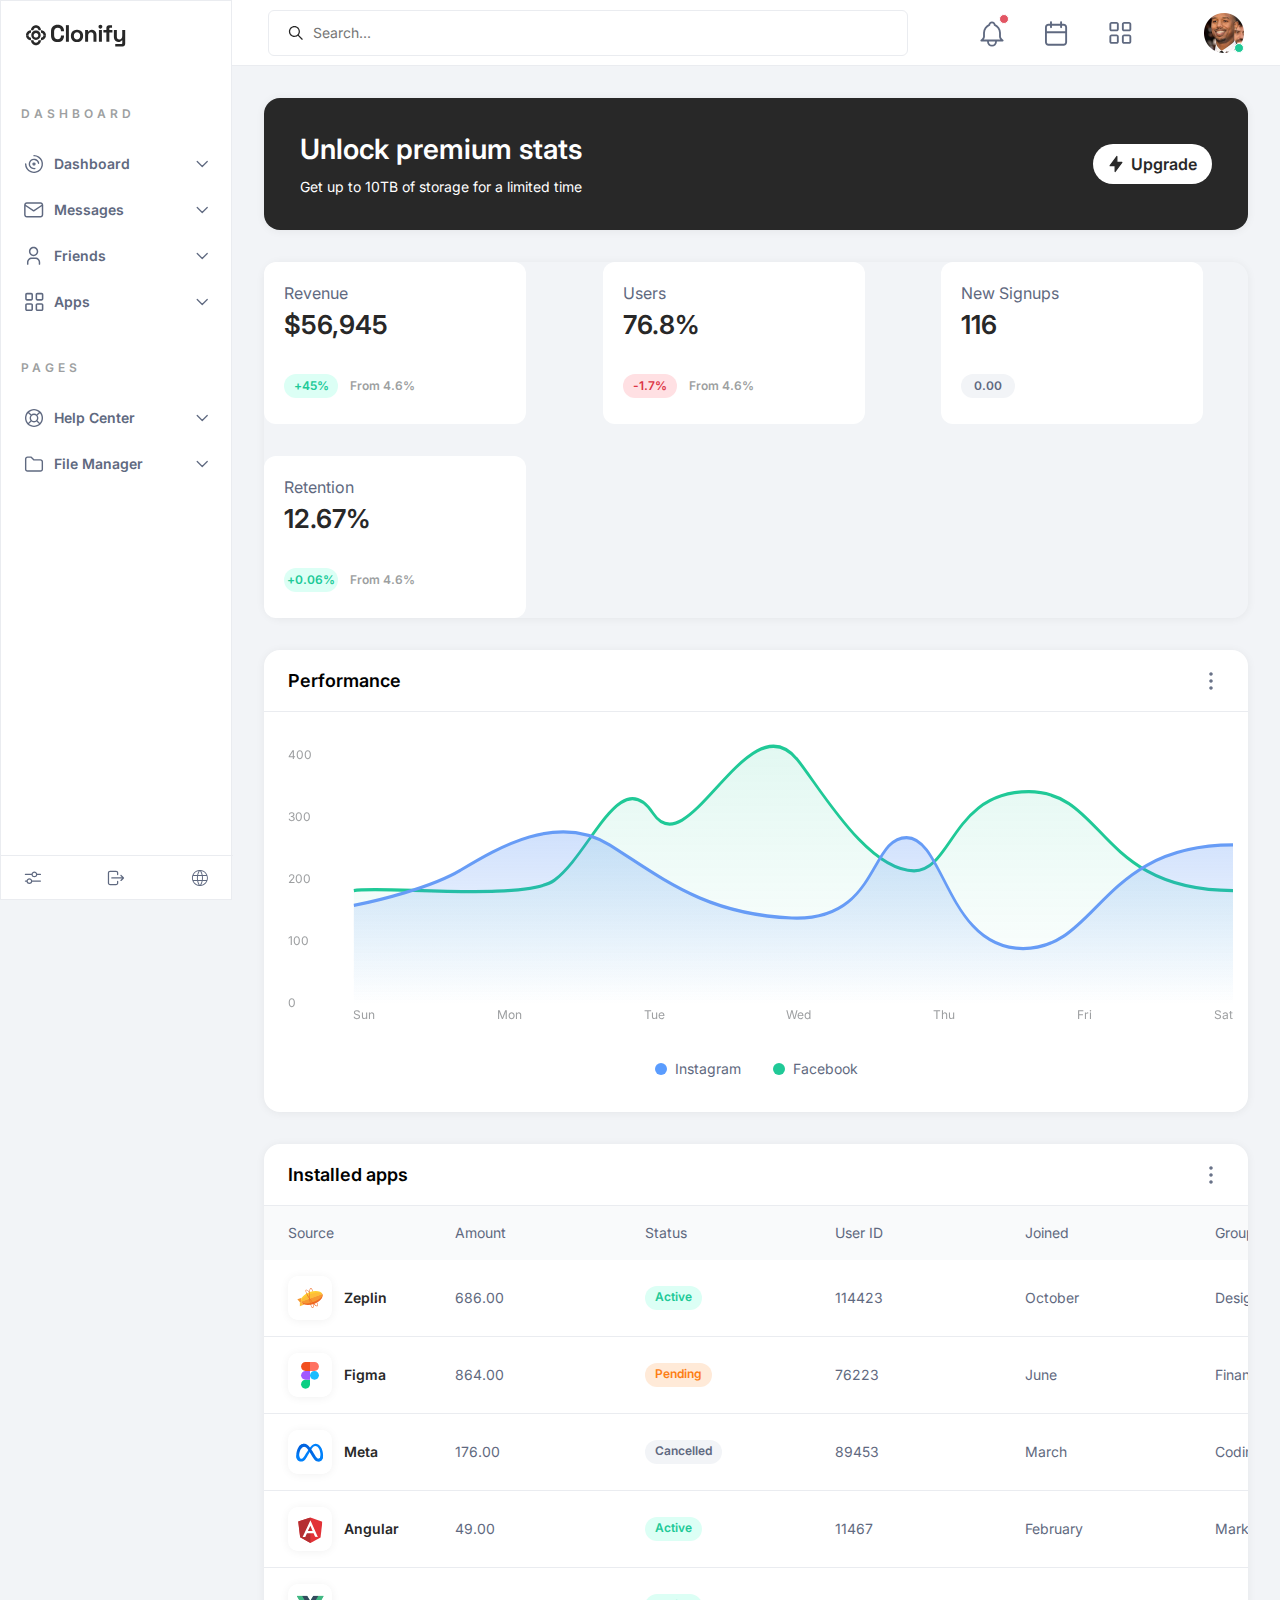
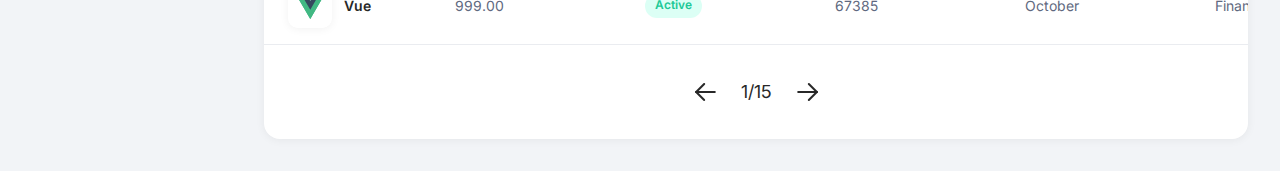
==== commit cb65cee6: "Feature: implementing responsive design for Header block" ====
--- a/index.html
+++ b/index.html
@@ -130,6 +130,12 @@
 
     <!--HEADER-->
     <header class="content__header header">
+
+        <div class="clonify-brand header__brand">
+            <img class="clonify-brand__logo" src="img/clonify-logo.svg" alt="Clonify logo"/>
+            <img class="clonify-brand__name" src="img/clonify-name.svg" alt="Clonify">
+        </div>
+
         <input class="header__input-search" type="text" placeholder="Search..."/>
 
         <div class="header__icons">
--- a/css/index.css
+++ b/css/index.css
@@ -19,10 +19,12 @@
 
 .content {
   grid-area: myContent;
+  width: calc(100vw - 232px);
 }
 .content__block {
   margin: 32px;
   border-radius: 16px;
+  box-shadow: 0 1px 10px 0 rgba(0, 0, 0, 0.0588235294);
 }
 .content__block-top {
   display: flex;
@@ -46,7 +48,7 @@
 }
 .content__block-main {
   padding: 32px 24px;
-  width: 100%;
+  width: inherit;
 }
 
 a {
@@ -54,4 +56,16 @@
   color: #5F6980;
 }
 
+@media screen and (max-width: 900px) {
+  .screen-wrapper {
+    grid-template: "myHeader" "myContent";
+  }
+  .content {
+    width: 100vw;
+  }
+  .content__block {
+    margin: 24px 16px;
+  }
+}
+
 /*# sourceMappingURL=index.css.map */
--- a/css/header.css
+++ b/css/header.css
@@ -1,34 +1,45 @@
 .header {
+  position: relative;
   grid-area: myHeader;
   display: flex;
+  gap: 36px;
   align-items: center;
   justify-content: space-evenly;
   background: #FFFFFF;
   height: 66px;
+  width: calc(100vw - 232px);
   border-bottom: 1px solid #EAECF0;
+}
+.header__brand {
+  display: none;
 }
 .header__input-search {
   height: 46px;
-  width: 900px;
+  width: 50vw;
   background: url(../img/search-icon.svg) no-repeat 19px center;
   padding-left: 44px;
   border: #EAECF0 1px solid;
   border-radius: 6px;
 }
-.header__icon {
+.header__icons {
+  display: flex;
+  align-items: center;
+  gap: 40px;
+}
+.header__icon-item {
   position: relative;
   cursor: pointer;
   width: 24px;
   height: 24px;
 }
-.header__icon img {
+.header__icon-item img {
   width: 24px;
 }
-.header__icon img:hover {
+.header__icon-item img:hover {
   filter: var(--active-filter);
   will-change: transform;
 }
-.header__icon--notification::after {
+.header__icon-item--notification::after {
   content: "";
   position: absolute;
   top: -7px;
@@ -61,4 +72,43 @@
   background: #20C997;
 }
 
+@media screen and (max-width: 900px) {
+  .header {
+    width: 100vw;
+  }
+  .header__brand {
+    display: flex;
+  }
+  .header__icons {
+    display: none;
+  }
+}
+@media screen and (max-width: 600px) {
+  .header {
+    padding: 26px 16px;
+    width: 100vw;
+    height: 150px;
+    display: block;
+  }
+  .header__brand {
+    position: absolute;
+    display: flex;
+    top: 26px;
+    left: 16px;
+  }
+  .header__avatar {
+    position: absolute;
+    top: 16px;
+    right: 16px;
+  }
+  .header__icons {
+    display: none;
+  }
+  .header__input-search {
+    position: absolute;
+    width: 95vw;
+    top: 80px;
+  }
+}
+
 /*# sourceMappingURL=header.css.map */
--- a/css/sidebar.css
+++ b/css/sidebar.css
@@ -1,6 +1,5 @@
 .sidebar {
   grid-area: mySidebar;
-  flex-basis: 232px;
   position: sticky;
   top: 0;
   width: 232px;
@@ -9,6 +8,7 @@
   border: 1px solid #EAECF0;
 }
 .sidebar__brand {
+  display: flex;
   margin: 23px 0 56px 25px;
 }
 .sidebar__header {
@@ -29,7 +29,6 @@
 }
 
 .clonify-brand {
-  display: flex;
   gap: 5px;
   align-items: center;
 }
@@ -86,4 +85,10 @@
   will-change: transform;
 }
 
+@media screen and (max-width: 900px) {
+  .sidebar {
+    display: none;
+  }
+}
+
 /*# sourceMappingURL=sidebar.css.map */
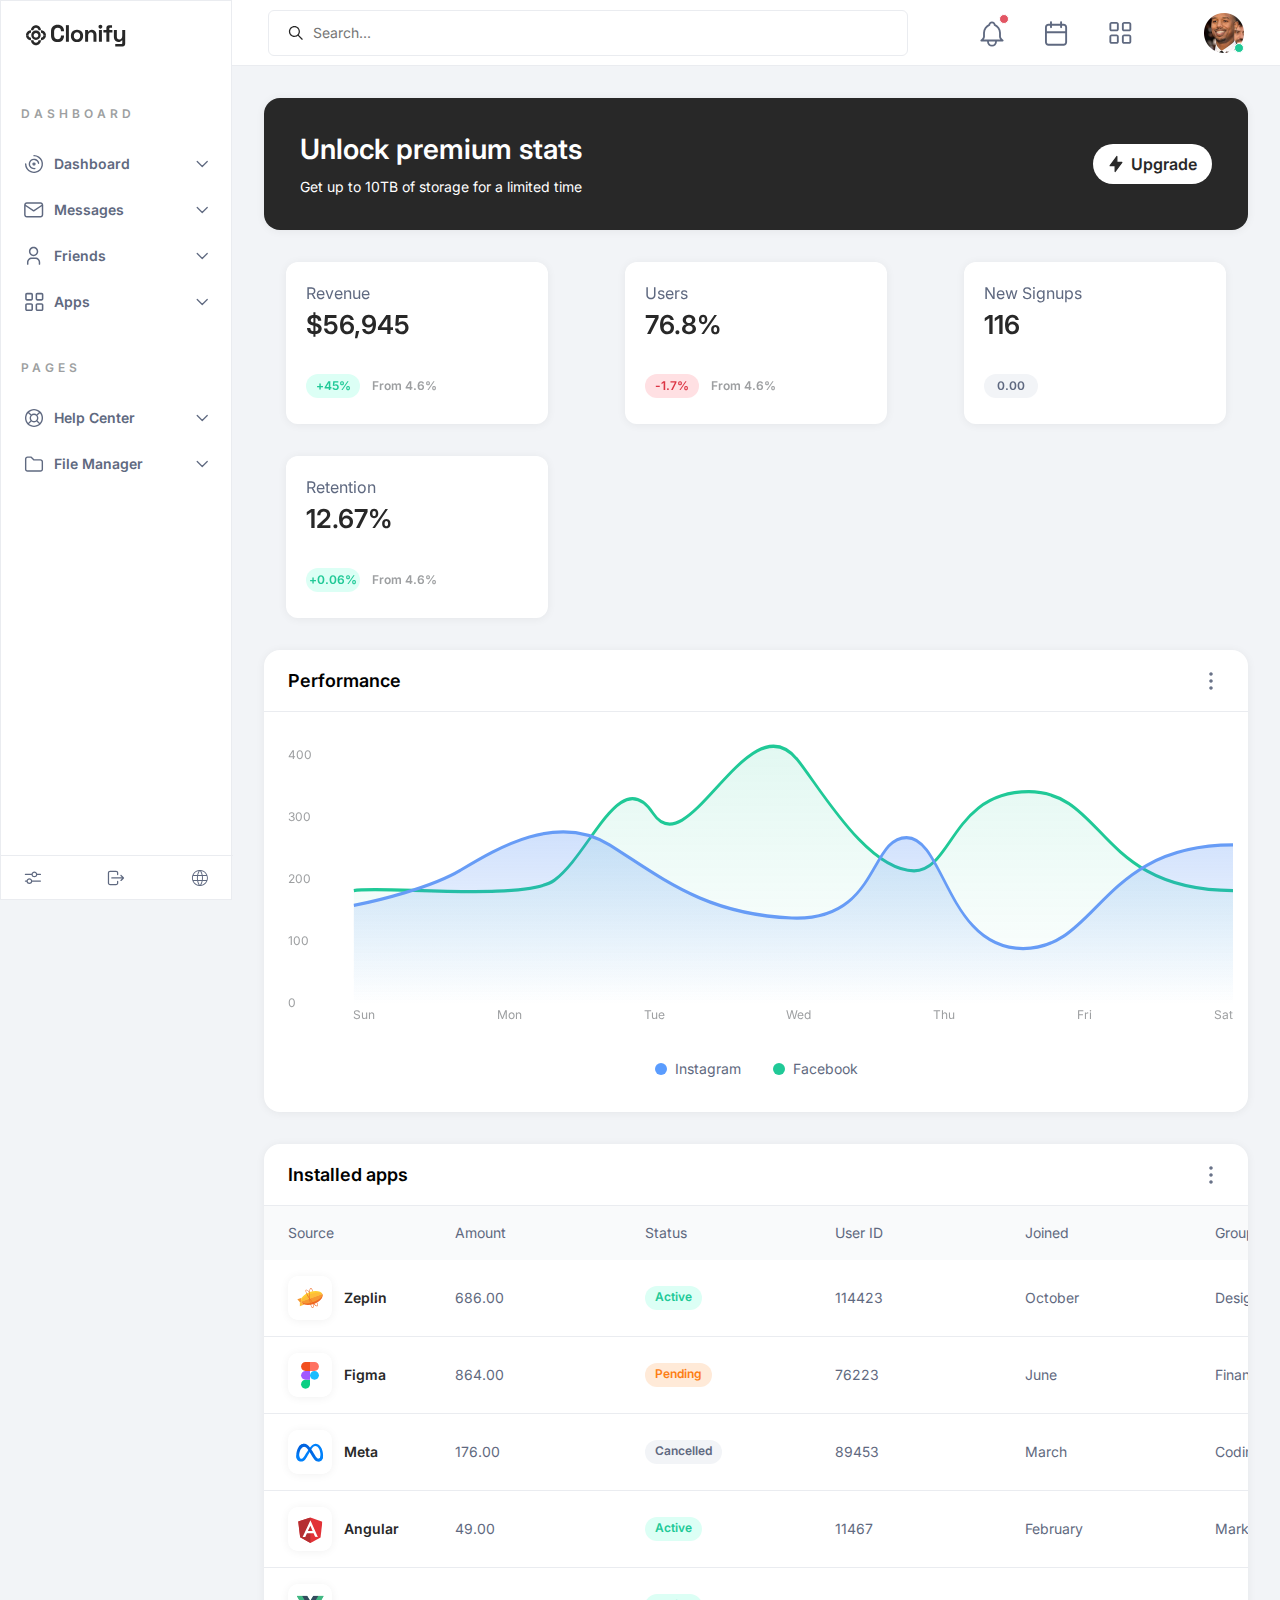
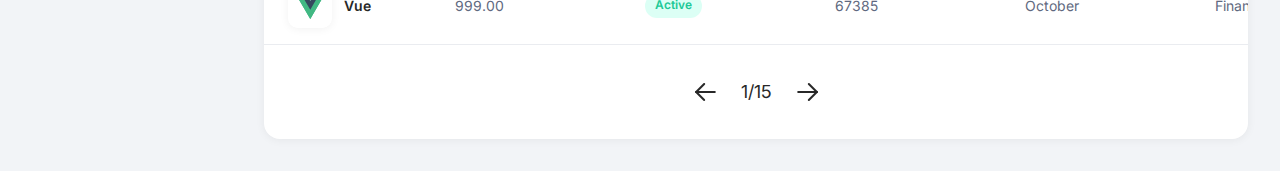
==== commit b1c4da2c: "Refactoring" ====
--- a/index.html
+++ b/index.html
@@ -41,11 +41,13 @@
             content="Responsive layout based on the Figma mockup."
     />
 
-    <!--STYLES-->
+    <!--GENERAL STYLES-->
     <link href="css/index.css" rel="stylesheet" type="text/css">
     <link href="css/null.css" rel="stylesheet" type="text/css">
+
+    <!--COMPONENT STYLES-->
+    <link href="css/sidebar.css" rel="stylesheet" type="text/css">
     <link href="css/header.css" rel="stylesheet" type="text/css">
-    <link href="css/sidebar.css" rel="stylesheet" type="text/css">
     <link href="css/banner.css" rel="stylesheet" type="text/css">
     <link href="css/metrics.css" rel="stylesheet" type="text/css">
     <link href="css/chart.css" rel="stylesheet" type="text/css">
@@ -59,10 +61,10 @@
 
     <title>Quantori Homework #3.1</title>
 </head>
+
 <body>
 
 <div class="screen-wrapper">
-
 
     <!--SIDEBAR-->
     <div class="sidebar">
@@ -72,6 +74,7 @@
             <img class="clonify-brand__name" src="img/clonify-name.svg" alt="Clonify">
         </div>
 
+        <!--SIDEBAR - DASHBOARD-->
         <h4 class="sidebar__header">Dashboard</h4>
 
         <nav class="sidebar__navigation navbar">
@@ -102,6 +105,7 @@
 
         </nav>
 
+        <!--SIDEBAR - PAGES-->
         <h4 class="sidebar__header">Pages</h4>
 
         <nav class="sidebar__navigation navbar">
@@ -255,87 +259,87 @@
 
 
             <div class="data-table__apps-wrapper">
-            <table class="data-table__apps apps-table">
-                <tr class="apps-table__header">
-                    <th>Source</th>
-                    <th>Amount</th>
-                    <th>Status</th>
-                    <th>User ID</th>
-                    <th>Joined</th>
-                    <th>Group</th>
-                </tr>
-
-                <tr class="apps-table__row">
-                    <td class="apps-table__source">
-                        <img class="apps-table__source-image" src="img/zeplin-logo.svg" alt="Zeplin app"/>
-                        <p class="apps-table__source-name">Zeplin</p>
-                    </td>
-                    <td>686.00</td>
-                    <td>
-                        <p class="apps-table__status apps-table__status--active">Active</p>
-                    </td>
-                    <td>114423</td>
-                    <td>October</td>
-                    <td>Design</td>
-                </tr>
-
-                <tr class="apps-table__row">
-                    <td class="apps-table__source">
-                        <img class="apps-table__source-image" src="img/figma-logo.svg" alt="Figma app"/>
-                        <p class="apps-table__source-name">Figma</p>
-                    </td>
-                    <td>864.00</td>
-                    <td>
-                        <p class="apps-table__status apps-table__status--pending">Pending</p>
-                    </td>
-                    <td>76223</td>
-                    <td>June</td>
-                    <td>Finance</td>
-                </tr>
-
-                <tr class="apps-table__row">
-                    <td class="apps-table__source">
-                        <img class="apps-table__source-image" src="img/meta-logo.svg" alt="Meta app"/>
-                        <p class="apps-table__source-name">Meta</p>
-                    </td>
-                    <td>176.00</td>
-                    <td>
-                        <p class="apps-table__status">Cancelled</p>
-                    </td>
-                    <td>89453</td>
-                    <td>March</td>
-                    <td>Coding</td>
-                </tr>
-
-                <tr class="apps-table__row">
-                    <td class="apps-table__source">
-                        <img class="apps-table__source-image" src="img/angular-logo.svg" alt="Angular app"/>
-                        <p class="apps-table__source-name">Angular</p>
-                    </td>
-                    <td>49.00</td>
-                    <td>
-                        <p class="apps-table__status apps-table__status--active">Active</p>
-                    </td>
-                    <td>11467</td>
-                    <td>February</td>
-                    <td>Marketing</td>
-                </tr>
-
-                <tr class="apps-table__row">
-                    <td class="apps-table__source">
-                        <img class="apps-table__source-image" src="img/vue-logo.svg" alt="Vue app"/>
-                        <p class="apps-table__source-name">Vue</p>
-                    </td>
-                    <td>999.00</td>
-                    <td>
-                        <p class="apps-table__status apps-table__status--active">Active</p>
-                    </td>
-                    <td>67385</td>
-                    <td>October</td>
-                    <td>Finance</td>
-                </tr>
-
-            </table>
+                <table class="data-table__apps apps-table">
+                    <tr class="apps-table__header">
+                        <th>Source</th>
+                        <th>Amount</th>
+                        <th>Status</th>
+                        <th>User ID</th>
+                        <th>Joined</th>
+                        <th>Group</th>
+                    </tr>
+
+                    <tr class="apps-table__row">
+                        <td class="apps-table__source">
+                            <img class="apps-table__source-image" src="img/zeplin-logo.svg" alt="Zeplin app"/>
+                            <p class="apps-table__source-name">Zeplin</p>
+                        </td>
+                        <td>686.00</td>
+                        <td>
+                            <p class="apps-table__status apps-table__status--active">Active</p>
+                        </td>
+                        <td>114423</td>
+                        <td>October</td>
+                        <td>Design</td>
+                    </tr>
+
+                    <tr class="apps-table__row">
+                        <td class="apps-table__source">
+                            <img class="apps-table__source-image" src="img/figma-logo.svg" alt="Figma app"/>
+                            <p class="apps-table__source-name">Figma</p>
+                        </td>
+                        <td>864.00</td>
+                        <td>
+                            <p class="apps-table__status apps-table__status--pending">Pending</p>
+                        </td>
+                        <td>76223</td>
+                        <td>June</td>
+                        <td>Finance</td>
+                    </tr>
+
+                    <tr class="apps-table__row">
+                        <td class="apps-table__source">
+                            <img class="apps-table__source-image" src="img/meta-logo.svg" alt="Meta app"/>
+                            <p class="apps-table__source-name">Meta</p>
+                        </td>
+                        <td>176.00</td>
+                        <td>
+                            <p class="apps-table__status">Cancelled</p>
+                        </td>
+                        <td>89453</td>
+                        <td>March</td>
+                        <td>Coding</td>
+                    </tr>
+
+                    <tr class="apps-table__row">
+                        <td class="apps-table__source">
+                            <img class="apps-table__source-image" src="img/angular-logo.svg" alt="Angular app"/>
+                            <p class="apps-table__source-name">Angular</p>
+                        </td>
+                        <td>49.00</td>
+                        <td>
+                            <p class="apps-table__status apps-table__status--active">Active</p>
+                        </td>
+                        <td>11467</td>
+                        <td>February</td>
+                        <td>Marketing</td>
+                    </tr>
+
+                    <tr class="apps-table__row">
+                        <td class="apps-table__source">
+                            <img class="apps-table__source-image" src="img/vue-logo.svg" alt="Vue app"/>
+                            <p class="apps-table__source-name">Vue</p>
+                        </td>
+                        <td>999.00</td>
+                        <td>
+                            <p class="apps-table__status apps-table__status--active">Active</p>
+                        </td>
+                        <td>67385</td>
+                        <td>October</td>
+                        <td>Finance</td>
+                    </tr>
+
+                </table>
             </div>
 
             <div class="data-table__navigation">
--- a/css/index.css
+++ b/css/index.css
@@ -24,7 +24,6 @@
 .content__block {
   margin: 32px;
   border-radius: 16px;
-  box-shadow: 0 1px 10px 0 rgba(0, 0, 0, 0.0588235294);
 }
 .content__block-top {
   display: flex;
--- a/css/sidebar.css
+++ b/css/sidebar.css
@@ -1,7 +1,7 @@
 .sidebar {
-  grid-area: mySidebar;
   position: sticky;
   top: 0;
+  grid-area: mySidebar;
   width: 232px;
   height: 100vh;
   background: #FFFFFF;
--- a/css/header.css
+++ b/css/header.css
@@ -19,6 +19,11 @@
   background: url(../img/search-icon.svg) no-repeat 19px center;
   padding-left: 44px;
   border: #EAECF0 1px solid;
+  border-radius: 6px;
+}
+.header__input-search:focus {
+  outline: none;
+  border: 1px solid #282828;
   border-radius: 6px;
 }
 .header__icons {
--- a/css/banner.css
+++ b/css/banner.css
@@ -6,6 +6,7 @@
   background: #282828;
   padding: 32px 36px;
   color: #FFFFFF;
+  box-shadow: 0 1px 10px 0 rgba(0, 0, 0, 0.0588235294);
   margin-bottom: 32px;
 }
 .banner__text-title {
--- a/css/metrics.css
+++ b/css/metrics.css
@@ -3,12 +3,15 @@
   grid-template-columns: repeat(auto-fill, minmax(262px, 1fr));
   column-gap: 32px;
   row-gap: 32px;
+  justify-content: space-evenly;
+  justify-items: center;
 }
 
 .card {
   position: relative;
   padding: 20px;
   background: #FFFFFF;
+  box-shadow: 0 1px 10px 0 rgba(0, 0, 0, 0.0588235294);
   border-radius: 12px;
   width: 262px;
   height: 162px;
@@ -53,6 +56,21 @@
   color: #9D9FA1;
 }
 
+@media screen and (max-width: 900px) {
+  .card {
+    width: 280px;
+    height: 132px;
+    padding: 12px 16px;
+  }
+  .card__amount {
+    margin-bottom: 26px;
+  }
+  .metrics {
+    grid-template-columns: 280px 280px;
+    column-gap: 16px;
+    row-gap: 16px;
+  }
+}
 @media screen and (max-width: 600px) {
   .card {
     width: 100%;
--- a/css/chart.css
+++ b/css/chart.css
@@ -1,5 +1,6 @@
 .chart {
   background: #FFFFFF;
+  box-shadow: 0 1px 10px 0 rgba(0, 0, 0, 0.0588235294);
 }
 .chart__wrapper {
   position: relative;
--- a/css/data-table.css
+++ b/css/data-table.css
@@ -1,6 +1,7 @@
 .data-table {
   background: #FFFFFF;
   padding-bottom: 31px;
+  box-shadow: 0 1px 10px 0 rgba(0, 0, 0, 0.0588235294);
 }
 .data-table__apps-wrapper {
   overflow-x: auto;
